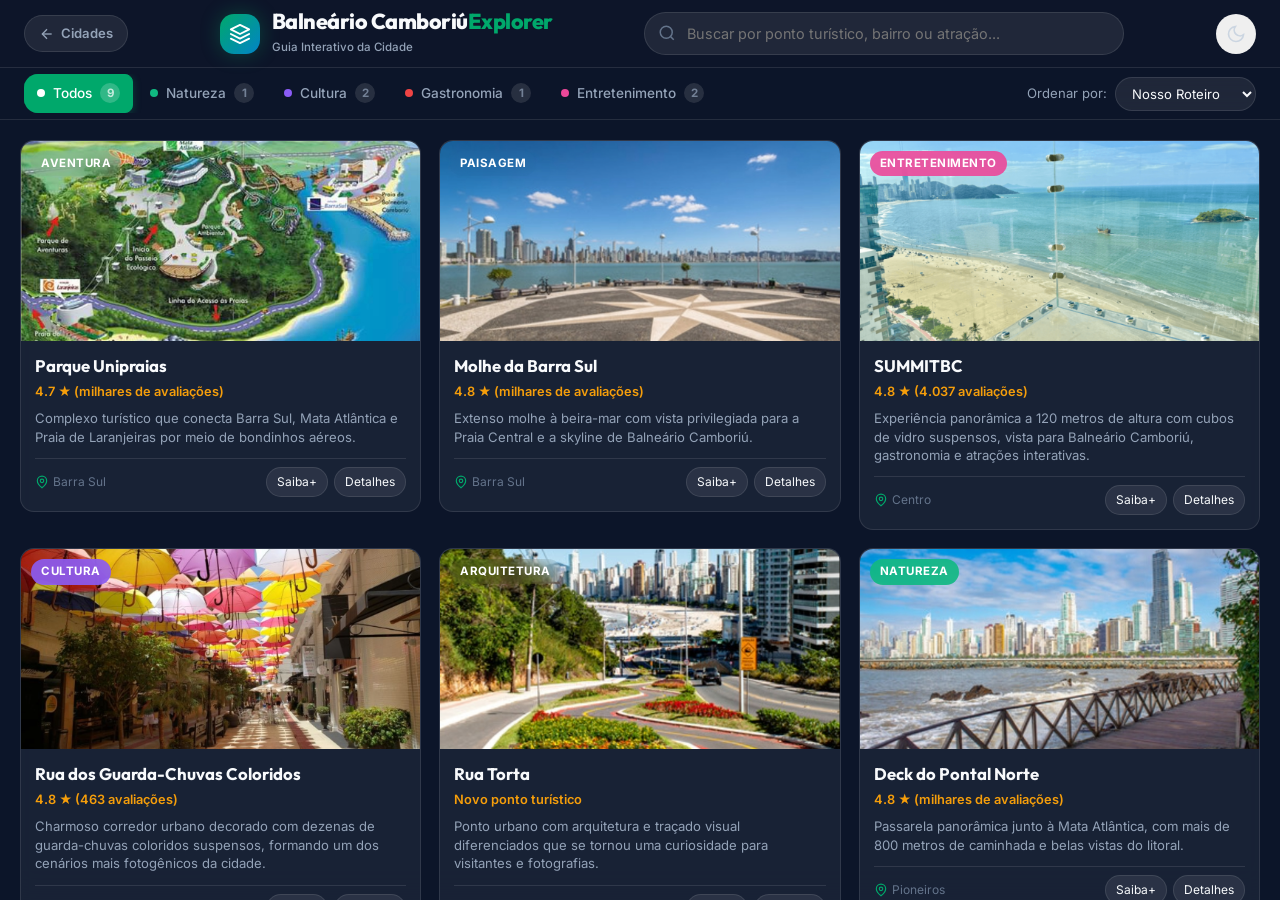
==== balneario_camboriu/index.html @ 8a8435e9 "first commit" ====
<!DOCTYPE html>
<html lang="pt-BR" data-theme="dark">
<head>
  <meta charset="UTF-8">
  <meta name="viewport" content="width=device-width, initial-scale=1.0">
  <title>Balneário Camboriú Explorer | Guia Interativo de Pontos Turísticos</title>
  <meta name="description" content="Explore os principais pontos turísticos de Balneário Camboriú com detalhes completos, links úteis e design moderno.">

  <!-- Google Fonts -->
  <link rel="preconnect" href="https://fonts.googleapis.com">
  <link rel="preconnect" href="https://fonts.gstatic.com" crossorigin>
  <link href="https://fonts.googleapis.com/css2?family=Inter:wght@300;400;500;600;700&family=Outfit:wght@500;600;700;800&display=swap" rel="stylesheet">

  <!-- Custom CSS (shared by every city page) -->
  <link rel="stylesheet" href="../assets/styles.css">
</head>
<body>
  <div id="app" class="app-container">
    <!-- Header Navigation -->
    <header class="app-header">
      <div class="cities-nav" id="citiesNav">
        <a href="../index.html" class="back-home-link" title="Voltar para todas as cidades">
          <svg xmlns="http://www.w3.org/2000/svg" viewBox="0 0 24 24" fill="none" stroke="currentColor" stroke-width="2">
            <line x1="19" y1="12" x2="5" y2="12"></line>
            <polyline points="12 19 5 12 12 5"></polyline>
          </svg>
          <span>Cidades</span>
        </a>

        <!-- Menu hambúrguer "Cidades" (visível só em telas menores) -->
        <div class="cities-menu" id="citiesMenu">
          <button id="citiesMenuBtn" class="cities-menu-btn" type="button" aria-haspopup="true" aria-expanded="false" title="Trocar de cidade">
            <svg class="hamburger-icon" xmlns="http://www.w3.org/2000/svg" viewBox="0 0 24 24" fill="none" stroke="currentColor" stroke-width="2" stroke-linecap="round">
              <line x1="3" y1="6" x2="21" y2="6"></line>
              <line x1="3" y1="12" x2="21" y2="12"></line>
              <line x1="3" y1="18" x2="21" y2="18"></line>
            </svg>
            <span>Cidades</span>
          </button>

          <div class="cities-dropdown" id="citiesDropdown" role="menu">
            <a href="../index.html" class="cities-dropdown-item cities-dropdown-home" role="menuitem">
              <svg xmlns="http://www.w3.org/2000/svg" viewBox="0 0 24 24" fill="none" stroke="currentColor" stroke-width="2">
                <path d="M3 10.5 12 3l9 7.5"/>
                <path d="M5 9.5V21h14V9.5"/>
              </svg>
              <span>Todas as cidades</span>
            </a>
            <a href="../curitiba/index.html" class="cities-dropdown-item" role="menuitem">Curitiba</a>
            <a href="../brusque/index.html" class="cities-dropdown-item" role="menuitem">Brusque</a>
            <span class="cities-dropdown-divider"></span>
            <span class="cities-dropdown-item active" role="menuitem" aria-current="page">Balneário Camboriú</span>
            <a href="../gramado/index.html" class="cities-dropdown-item" role="menuitem">Gramado</a>
            <a href="../canela/index.html" class="cities-dropdown-item" role="menuitem">Canela</a>
            <a href="../florianopolis/index.html" class="cities-dropdown-item" role="menuitem">Florianópolis</a>
          </div>
        </div>
      </div>

      <div class="brand">
        <div class="brand-icon">
          <svg xmlns="http://www.w3.org/2000/svg" viewBox="0 0 24 24" fill="none" stroke="currentColor" stroke-width="2" stroke-linecap="round" stroke-linejoin="round">
            <path d="M12 2L2 7l10 5 10-5-10-5zM2 17l10 5 10-5M2 12l10 5 10-5"/>
          </svg>
        </div>
        <div class="brand-text">
          <h1>Balneário Camboriú<span>Explorer</span></h1>
          <span class="tagline">Guia Interativo da Cidade</span>
        </div>
      </div>

      <!-- Quick Search -->
      <div class="search-box">
        <svg class="search-icon" xmlns="http://www.w3.org/2000/svg" viewBox="0 0 24 24" fill="none" stroke="currentColor" stroke-width="2">
          <circle cx="11" cy="11" r="8"></circle>
          <line x1="21" y1="21" x2="16.65" y2="16.65"></line>
        </svg>
        <input type="text" id="searchInput" placeholder="Buscar por ponto turístico, bairro ou atração..." aria-label="Buscar local">
        <button id="clearSearchBtn" class="clear-search hidden" title="Limpar busca">&times;</button>
      </div>

      <!-- Header Controls -->
      <div class="header-actions">
        <!-- Theme Toggle Switch -->
        <button id="themeToggleBtn" class="btn btn-icon theme-toggle" title="Alternar Modo Escuro/Claro">
          <svg class="sun-icon" xmlns="http://www.w3.org/2000/svg" viewBox="0 0 24 24" fill="none" stroke="currentColor" stroke-width="2">
            <circle cx="12" cy="12" r="5"></circle>
            <line x1="12" y1="1" x2="12" y2="3"></line>
            <line x1="12" y1="21" x2="12" y2="23"></line>
            <line x1="4.22" y1="4.22" x2="5.64" y2="5.64"></line>
            <line x1="18.36" y1="18.36" x2="19.78" y2="19.78"></line>
            <line x1="1" y1="12" x2="3" y2="12"></line>
            <line x1="21" y1="12" x2="23" y2="12"></line>
            <line x1="4.22" y1="19.78" x2="5.64" y2="18.36"></line>
            <line x1="18.36" y1="5.64" x2="19.78" y2="4.22"></line>
          </svg>
          <svg class="moon-icon" xmlns="http://www.w3.org/2000/svg" viewBox="0 0 24 24" fill="none" stroke="currentColor" stroke-width="2">
            <path d="M21 12.79A9 9 0 1 1 11.21 3 7 7 0 0 0 21 12.79z"></path>
          </svg>
        </button>
      </div>
    </header>

    <!-- Filters Bar -->
    <nav class="filter-bar">
      <div class="category-menu" id="categoryMenu">
        <button id="categoryMenuBtn" class="category-menu-btn" type="button" aria-haspopup="true" aria-expanded="false" title="Filtrar por categoria">
          <svg class="hamburger-icon" xmlns="http://www.w3.org/2000/svg" viewBox="0 0 24 24" fill="none" stroke="currentColor" stroke-width="2" stroke-linecap="round">
            <line x1="3" y1="6" x2="21" y2="6"></line>
            <line x1="3" y1="12" x2="21" y2="12"></line>
            <line x1="3" y1="18" x2="21" y2="18"></line>
          </svg>
          <span>Categorias:</span>
          <span id="categoryMenuLabel" class="category-menu-current">Todos</span>
          <svg class="category-menu-caret" xmlns="http://www.w3.org/2000/svg" viewBox="0 0 24 24" fill="none" stroke="currentColor" stroke-width="2" stroke-linecap="round">
            <polyline points="6 9 12 15 18 9"></polyline>
          </svg>
        </button>

        <div class="category-pills" id="categoryFilters" role="menu">
          <!-- Dynamically generated category pills will appear here -->
        </div>
      </div>

      <div class="sorting-controls">
        <label for="sortSelect">Ordenar por:</label>
        <select id="sortSelect" class="custom-select">
          <option value="route">Nosso Roteiro</option>
          <option value="popular">Mais Populares</option>
          <option value="name">Nome (A-Z)</option>
          <option value="category">Categoria</option>
        </select>
      </div>
    </nav>

    <!-- Main Workspace Layout -->
    <main class="main-layout">
      <!-- Sidebar / Cards View -->
      <aside class="sidebar" id="sidebar">
        <!-- Cards List Container -->
        <div class="cards-list" id="spotsList">
          <!-- Dynamically generated spot cards will appear here -->
        </div>
      </aside>

    </main>

    <!-- Location Detail Modal -->
    <div id="detailModal" class="modal-backdrop hidden" aria-hidden="true" role="dialog">
      <div class="modal-card">
        <button id="closeModalBtn" class="modal-close-btn" title="Fechar Modal">&times;</button>

        <div class="modal-hero">
          <img id="modalImage" src="" alt="Foto do Ponto Turístico" loading="lazy">
          <div class="modal-hero-overlay">
            <span id="modalCategory" class="badge-category">Categoria</span>
            <h2 id="modalTitle">Nome do Ponto Turístico</h2>
            <div class="modal-rating" id="modalRating">★★★★★ 4.9 (2.4k avaliações)</div>
          </div>
        </div>

        <div class="modal-body">
          <!-- Info Badges -->
          <div class="info-grid">
            <div class="info-card">
              <svg xmlns="http://www.w3.org/2000/svg" viewBox="0 0 24 24" fill="none" stroke="currentColor" stroke-width="2">
                <circle cx="12" cy="12" r="10"/>
                <polyline points="12 6 12 12 16 14"/>
              </svg>
              <div>
                <strong>Horário</strong>
                <span id="modalHours">Ter a Dom: 06h às 19h30</span>
              </div>
            </div>

            <div class="info-card">
              <svg xmlns="http://www.w3.org/2000/svg" viewBox="0 0 24 24" fill="none" stroke="currentColor" stroke-width="2">
                <path d="M20 10c0 6-8 12-8 12s-8-6-8-12a8 8 0 0 1 16 0z"/>
                <circle cx="12" cy="10" r="3"/>
              </svg>
              <div>
                <strong>Endereço</strong>
                <span id="modalAddress">Av. Prof. Lothário Meissner, s/n - Jardim Botânico</span>
              </div>
            </div>

            <div class="info-card">
              <svg xmlns="http://www.w3.org/2000/svg" viewBox="0 0 24 24" fill="none" stroke="currentColor" stroke-width="2">
                <line x1="12" y1="1" x2="12" y2="23"/>
                <path d="M17 5H9.5a3.5 3.5 0 0 0 0 7h5a3.5 3.5 0 0 1 0 7H6"/>
              </svg>
              <div>
                <strong>Entrada</strong>
                <span id="modalPrice">Gratuita</span>
              </div>
            </div>
          </div>

          <!-- Description Section -->
          <div class="modal-section">
            <h3>Sobre o Local</h3>
            <p id="modalDescription">Descrição detalhada do local...</p>
          </div>

          <!-- Tip Box -->
          <div class="tip-box">
            <div class="tip-header">
              <svg xmlns="http://www.w3.org/2000/svg" viewBox="0 0 24 24" fill="none" stroke="currentColor" stroke-width="2">
                <path d="M8.5 14.5A2.5 2.5 0 0 0 11 12c0-1.38-.5-2-1-3-1.072-2.143-.224-4.054 2-6 .5 2.5 2 4.9 4 6.5 2 1.6 3 3.5 3 5.5a7 7 0 1 1-14 0c0-1.153.433-2.294 1-3a2.5 2.5 0 0 0 2.5 3.5z"/>
              </svg>
              <strong>Dica Imperdível de Visita</strong>
            </div>
            <p id="modalTip">Melhor horário para fotos e curiosidades...</p>
          </div>
        </div>

        <div class="modal-footer">
          <a id="modalExternalMapBtn" href="#" target="_blank" rel="noopener noreferrer" class="btn btn-outline">
            Abrir no Google Maps ↗
          </a>
        </div>
      </div>
    </div>
  </div>

  <!-- This city's data, then the shared application logic -->
  <script src="./data.js"></script>
  <script src="../assets/app.js"></script>
</body>
</html>
---- assets/styles.css ----
/* ==========================================================================
   City Explorer - Shared Design System & Stylesheet
   Glassmorphism, Dark/Light Mode & Micro-interactions
   Used by every city page (Curitiba, Gramado, Canela, ...)
   ========================================================================== */

/* --------------------------------------------------------------------------
   1. CSS Custom Properties / Design Tokens
   -------------------------------------------------------------------------- */
:root {
  /* Fonts */
  --font-body: 'Inter', system-ui, -apple-system, sans-serif;
  --font-heading: 'Outfit', 'Inter', system-ui, sans-serif;

  /* Category Palette */
  --cat-nature: #10b981;
  --cat-culture: #8b5cf6;
  --cat-view: #f59e0b;
  --cat-food: #ef4444;
  --cat-shop: #06b6d4;
  --cat-fun: #ec4899;
  --cat-holiday: #7b7c7d;

  /* Theme Tokens - Default Dark Mode */
  --bg-app: #0b1329;
  --bg-header: rgba(15, 23, 42, 0.75);
  --bg-sidebar: rgba(15, 23, 42, 0.65);
  --bg-card: rgba(30, 41, 59, 0.7);
  --bg-card-hover: rgba(51, 65, 85, 0.85);
  --bg-pill: rgba(255, 255, 255, 0.08);
  --bg-pill-active: #00a86b;
  --bg-modal: rgba(15, 23, 42, 0.85);
  --bg-modal-card: #1e293b;

  --text-primary: #f8fafc;
  --text-secondary: #94a3b8;
  --text-muted: #64748b;
  
  --border-color: rgba(255, 255, 255, 0.1);
  --border-focus: rgba(0, 168, 107, 0.5);

  --accent-green: #00a86b;
  --accent-green-hover: #008f5a;
  --accent-blue: #0284c7;

  --shadow-sm: 0 2px 8px rgba(0, 0, 0, 0.2);
  --shadow-md: 0 8px 24px rgba(0, 0, 0, 0.35);
  --shadow-lg: 0 16px 40px rgba(0, 0, 0, 0.5);
  --shadow-glow: 0 0 20px rgba(0, 168, 107, 0.3);

  --glass-blur: blur(16px);
  --radius-sm: 8px;
  --radius-md: 14px;
  --radius-lg: 20px;
  --radius-pill: 9999px;

  --transition-fast: 0.2s cubic-bezier(0.4, 0, 0.2, 1);
  --transition-normal: 0.3s cubic-bezier(0.4, 0, 0.2, 1);
}

/* Light Theme Override */
[data-theme="light"] {
  --bg-app: #f1f5f9;
  --bg-header: rgba(255, 255, 255, 0.82);
  --bg-sidebar: rgba(248, 250, 252, 0.75);
  --bg-card: rgba(255, 255, 255, 0.9);
  --bg-card-hover: #ffffff;
  --bg-pill: rgba(0, 0, 0, 0.05);
  --bg-pill-active: #00a86b;
  --bg-modal: rgba(15, 23, 42, 0.6);
  --bg-modal-card: #ffffff;

  --text-primary: #0f172a;
  --text-secondary: #475569;
  --text-muted: #94a3b8;

  --border-color: rgba(0, 0, 0, 0.08);
  --border-focus: rgba(0, 168, 107, 0.5);

  --shadow-sm: 0 2px 8px rgba(0, 0, 0, 0.05);
  --shadow-md: 0 8px 24px rgba(0, 0, 0, 0.08);
  --shadow-lg: 0 16px 40px rgba(0, 0, 0, 0.12);
}

/* --------------------------------------------------------------------------
   2. Reset & General Styles
   -------------------------------------------------------------------------- */
* {
  margin: 0;
  padding: 0;
  box-sizing: border-box;
}

/* Form controls don't inherit page typography by default in any browser —
   without this, every <button> on the site renders in the browser's UI
   font (e.g. Arial) instead of the site's font, and can end up a different
   size than a visually-identical <a> styled the same way. */
button,
input,
select,
textarea {
  font: inherit;
}

body {
  font-family: var(--font-body);
  background-color: var(--bg-app);
  color: var(--text-primary);
  line-height: 1.5;
  overflow: hidden;
  height: 100vh;
  width: 100vw;
}

/* Custom Scrollbar */
::-webkit-scrollbar {
  width: 6px;
  height: 6px;
}
::-webkit-scrollbar-track {
  background: transparent;
}
::-webkit-scrollbar-thumb {
  background: rgba(148, 163, 184, 0.3);
  border-radius: var(--radius-pill);
}
::-webkit-scrollbar-thumb:hover {
  background: rgba(148, 163, 184, 0.5);
}

/* App Container Layout */
.app-container {
  display: flex;
  flex-direction: column;
  height: 100vh;
  width: 100vw;
}

/* --------------------------------------------------------------------------
   3. Header Navigation
   -------------------------------------------------------------------------- */
.app-header {
  height: 68px;
  background-color: var(--bg-header);
  backdrop-filter: var(--glass-blur);
  -webkit-backdrop-filter: var(--glass-blur);
  border-bottom: 1px solid var(--border-color);
  display: flex;
  align-items: center;
  justify-content: space-between;
  padding: 0 24px;
  z-index: 1000;
  gap: 20px;
}

.brand {
  display: flex;
  align-items: center;
  gap: 12px;
}

/* Wraps the desktop back-link and the mobile "Cidades" hamburger menu */
.cities-nav {
  display: flex;
  align-items: center;
  flex-shrink: 0;
}

/* Back-to-home link shown in the header of every city page */
.back-home-link {
  display: flex;
  align-items: center;
  gap: 6px;
  padding: 8px 14px;
  border-radius: var(--radius-pill);
  border: 1px solid var(--border-color);
  background: var(--bg-pill);
  color: var(--text-secondary);
  font-size: 0.82rem;
  font-weight: 600;
  text-decoration: none;
  white-space: nowrap;
  transition: var(--transition-fast);
  flex-shrink: 0;
}
.back-home-link:hover {
  background: var(--accent-green);
  color: #ffffff;
  border-color: var(--accent-green);
}
.back-home-link svg {
  width: 16px;
  height: 16px;
}

.brand-icon {
  width: 40px;
  height: 40px;
  background: linear-gradient(135deg, var(--accent-green), #0284c7);
  border-radius: var(--radius-md);
  display: flex;
  align-items: center;
  justify-content: center;
  color: #ffffff;
  box-shadow: var(--shadow-glow);
}
.brand-icon svg {
  width: 22px;
  height: 22px;
}

.brand-text h1 {
  font-family: var(--font-heading);
  font-size: 1.35rem;
  font-weight: 800;
  letter-spacing: -0.5px;
  color: var(--text-primary);
  line-height: 1.1;
}
.brand-text h1 span {
  color: var(--accent-green);
}
.brand-text .tagline {
  font-size: 0.72rem;
  color: var(--text-secondary);
  font-weight: 500;
}

/* Search Box */
.search-box {
  flex: 1;
  max-width: 480px;
  min-width: 0;
  position: relative;
  display: flex;
  align-items: center;
}

.search-icon {
  position: absolute;
  left: 14px;
  width: 18px;
  height: 18px;
  color: var(--text-muted);
  pointer-events: none;
}

.search-box input {
  width: 100%;
  padding: 10px 40px 10px 42px;
  background: var(--bg-pill);
  border: 1px solid var(--border-color);
  border-radius: var(--radius-pill);
  color: var(--text-primary);
  font-size: 0.9rem;
  outline: none;
  transition: var(--transition-fast);
}

.search-box input:focus {
  border-color: var(--accent-green);
  box-shadow: 0 0 0 3px rgba(0, 168, 107, 0.2);
  background: var(--bg-card);
}

.clear-search {
  position: absolute;
  right: 12px;
  background: none;
  border: none;
  color: var(--text-muted);
  font-size: 1.2rem;
  cursor: pointer;
  padding: 4px;
}
.clear-search:hover {
  color: var(--text-primary);
}

/* Header Actions */
.header-actions {
  display: flex;
  align-items: center;
  gap: 12px;
}

/* Buttons */
.btn {
  display: inline-flex;
  align-items: center;
  justify-content: center;
  gap: 8px;
  padding: 9px 18px;
  font-size: 0.88rem;
  font-weight: 600;
  border-radius: var(--radius-pill);
  border: none;
  cursor: pointer;
  transition: var(--transition-fast);
  text-decoration: none;
}

.btn-primary {
  background: linear-gradient(135deg, var(--accent-green), #008f5a);
  color: #ffffff;
  box-shadow: 0 4px 12px rgba(0, 168, 107, 0.3);
}
.btn-primary:hover {
  transform: translateY(-1px);
  box-shadow: 0 6px 16px rgba(0, 168, 107, 0.45);
}

.btn-secondary {
  background: var(--bg-pill);
  color: var(--text-primary);
  border: 1px solid var(--border-color);
}
.btn-secondary:hover {
  background: var(--bg-card-hover);
  border-color: var(--accent-green);
}

.btn-outline {
  background: transparent;
  border: 1px solid var(--border-color);
  color: var(--text-primary);
}
.btn-outline:hover {
  background: var(--bg-pill);
}

.btn-danger-outline {
  background: transparent;
  border: 1px solid rgba(239, 68, 68, 0.3);
  color: #ef4444;
}
.btn-danger-outline:hover {
  background: rgba(239, 68, 68, 0.1);
}

.btn-icon {
  width: 40px;
  height: 40px;
  padding: 0;
  border-radius: 50%;
}

.btn-icon-sm {
  width: 28px;
  height: 28px;
  background: none;
  border: none;
  color: var(--text-muted);
  font-size: 1.2rem;
  cursor: pointer;
  border-radius: 50%;
  display: flex;
  align-items: center;
  justify-content: center;
}
.btn-icon-sm:hover {
  background: var(--bg-pill);
  color: var(--text-primary);
}

.btn-block {
  width: 100%;
}

/* Theme Switcher Icons */
.theme-toggle .sun-icon {
  display: none;
  width: 20px;
  height: 20px;
  color: #f59e0b;
}
.theme-toggle .moon-icon {
  display: block;
  width: 20px;
  height: 20px;
  color: #cbd5e1;
}
[data-theme="light"] .theme-toggle .sun-icon {
  display: block;
}
[data-theme="light"] .theme-toggle .moon-icon {
  display: none;
}

/* --------------------------------------------------------------------------
   4. Filter Bar & Sorting
   -------------------------------------------------------------------------- */
.filter-bar {
  height: 52px;
  background-color: var(--bg-sidebar);
  backdrop-filter: var(--glass-blur);
  border-bottom: 1px solid var(--border-color);
  display: flex;
  align-items: center;
  justify-content: space-between;
  padding: 0 24px;
  z-index: 900;
  overflow: visible;
}

/* Hamburger Category Menu (dropdown that groups all category pills) */
.category-menu {
  position: relative;
}

.category-menu-btn {
  display: inline-flex;
  align-items: center;
  gap: 9px;
  padding: 7px 14px 7px 12px;
  border-radius: var(--radius-pill);
  background: var(--bg-pill);
  border: 1px solid var(--border-color);
  color: var(--text-primary);
  font-size: 0.84rem;
  font-weight: 600;
  cursor: pointer;
  transition: var(--transition-fast);
  white-space: nowrap;
}
.category-menu-btn:hover {
  background: var(--bg-card-hover);
  border-color: var(--accent-green);
}
.category-menu-btn .hamburger-icon {
  width: 18px;
  height: 18px;
  flex-shrink: 0;
}
.category-menu-current {
  color: var(--accent-green);
  font-weight: 700;
}
.category-menu-caret {
  width: 14px;
  height: 14px;
  margin-left: -2px;
  transition: transform var(--transition-fast);
}
.category-menu.open .category-menu-btn {
  background: var(--bg-card-hover);
  border-color: var(--accent-green);
}
.category-menu.open .category-menu-caret {
  transform: rotate(180deg);
}

.category-pills {
  position: absolute;
  top: calc(100% + 10px);
  left: 0;
  display: flex;
  flex-direction: column;
  align-items: stretch;
  gap: 4px;
  min-width: 230px;
  max-height: 65vh;
  overflow-y: auto;
  background: var(--bg-card);
  border: 1px solid var(--border-color);
  border-radius: var(--radius-md);
  padding: 8px;
  box-shadow: 0 16px 40px rgba(0, 0, 0, 0.35);
  z-index: 950;
  opacity: 0;
  visibility: hidden;
  transform: translateY(-6px);
  transition: var(--transition-fast);
}

.category-menu.open .category-pills {
  opacity: 1;
  visibility: visible;
  transform: translateY(0);
}

/* Cidades: menu hambúrguer para trocar de cidade (visível só em telas menores;
   ver breakpoint 768px mais abaixo, onde substitui o .back-home-link) */
.cities-menu {
  display: none;
  position: relative;
}

.cities-menu-btn {
  display: inline-flex;
  align-items: center;
  gap: 6px;
  padding: 8px 12px;
  border-radius: var(--radius-pill);
  border: 1px solid var(--border-color);
  background: var(--bg-pill);
  color: var(--text-secondary);
  font-size: 0.82rem;
  font-weight: 600;
  cursor: pointer;
  transition: var(--transition-fast);
  white-space: nowrap;
}
.cities-menu-btn:hover {
  background: var(--bg-card-hover);
  border-color: var(--accent-green);
}
.cities-menu-btn .hamburger-icon {
  width: 16px;
  height: 16px;
  flex-shrink: 0;
}
.cities-menu.open .cities-menu-btn {
  background: var(--bg-card-hover);
  border-color: var(--accent-green);
  color: var(--text-primary);
}

.cities-dropdown {
  position: absolute;
  top: calc(100% + 10px);
  left: 0;
  display: flex;
  flex-direction: column;
  gap: 4px;
  min-width: 190px;
  background: var(--bg-card);
  border: 1px solid var(--border-color);
  border-radius: var(--radius-md);
  padding: 8px;
  box-shadow: 0 16px 40px rgba(0, 0, 0, 0.35);
  z-index: 1050;
  opacity: 0;
  visibility: hidden;
  transform: translateY(-6px);
  transition: var(--transition-fast);
}
.cities-menu.open .cities-dropdown {
  opacity: 1;
  visibility: visible;
  transform: translateY(0);
}

.cities-dropdown-item {
  display: flex;
  align-items: center;
  gap: 8px;
  padding: 8px 12px;
  border-radius: var(--radius-sm);
  color: var(--text-secondary);
  font-size: 0.85rem;
  font-weight: 500;
  text-decoration: none;
  white-space: nowrap;
  transition: var(--transition-fast);
}
.cities-dropdown-item svg {
  width: 16px;
  height: 16px;
  flex-shrink: 0;
}
a.cities-dropdown-item:hover {
  background: var(--bg-card-hover);
  color: var(--text-primary);
}
.cities-dropdown-item.active {
  background: var(--accent-green);
  color: #ffffff;
  cursor: default;
}
.cities-dropdown-divider {
  height: 1px;
  background: var(--border-color);
  margin: 4px 2px;
}

.pill {
  display: flex;
  align-items: center;
  gap: 8px;
  width: 100%;
  padding: 8px 12px;
  border-radius: var(--radius-sm);
  background: transparent;
  border: 1px solid transparent;
  color: var(--text-secondary);
  font-size: 0.85rem;
  font-weight: 500;
  cursor: pointer;
  transition: var(--transition-fast);
  white-space: nowrap;
  text-align: left;
}

.pill:hover {
  background: var(--bg-card-hover);
  color: var(--text-primary);
}

.pill.active {
  background: var(--accent-green);
  color: #ffffff;
  border-color: var(--accent-green);
  box-shadow: 0 2px 8px rgba(0, 168, 107, 0.3);
}

.pill-dot {
  width: 8px;
  height: 8px;
  border-radius: 50%;
}
.all-dot { background: #94a3b8; }
.nature-dot { background: var(--cat-nature); }
.culture-dot { background: var(--cat-culture); }
.view-dot { background: var(--cat-view); }
.food-dot { background: var(--cat-food); }
.shop-dot { background: var(--cat-shop); }
.fun-dot { background: var(--cat-fun); }
.holiday-dot { background: var(--cat-holiday); }

.pill.active .pill-dot {
  background: #ffffff;
}



.pill-count {
  width: 20px;
  height: 20px;
  font-size: 0.72rem;
  font-weight: bold;
  opacity: 0.77;
  background: rgba(255, 255, 255, 0.15);
  padding: 1px 1px;
  border-radius: 50%;
  margin-left: auto;
  flex-shrink: 0;
  display: flex;
  align-items: center;
  justify-content: center;
}
.pill.active .pill-count {
  background: rgba(255, 255, 255, 0.25);
}

.sorting-controls {
  display: flex;
  align-items: center;
  gap: 8px;
  font-size: 0.82rem;
  color: var(--text-secondary);
}

.custom-select {
  background: var(--bg-pill);
  border: 1px solid var(--border-color);
  color: var(--text-primary);
  padding: 7px 12px;
  border-radius: 25px 25px;
  font-size: 0.82rem;
  outline: none;
  cursor: pointer;
}

/* --------------------------------------------------------------------------
   5. Main Layout (Sidebar)
   -------------------------------------------------------------------------- */
.main-layout {
  flex: 1;
  display: flex;
  position: relative;
  overflow: hidden;
}

/* Sidebar */
.sidebar {
  width: 100%;
  background: var(--bg-sidebar);
  backdrop-filter: var(--glass-blur);
  -webkit-backdrop-filter: var(--glass-blur);
  display: flex;
  flex-direction: column;
  position: relative;
  z-index: 800;
  transition: var(--transition-normal);
}

/* Cards List */
.cards-list {
  flex: 1;
  overflow-y: auto;
  padding: 20px;
  display: grid;
  grid-template-columns: repeat(auto-fill, minmax(300px, 1fr));
  grid-auto-rows: max-content;
  align-content: start;
  align-items: start;
  gap: 18px;
}

/* Spot Card */
.spot-card {
  background: var(--bg-card);
  border: 1px solid var(--border-color);
  border-radius: var(--radius-md);
  overflow: hidden;
  transition: var(--transition-fast);
  cursor: pointer;
  display: flex;
  flex-direction: column;
  flex-shrink: 0;
  position: relative;
}

.spot-card:hover {
  background: var(--bg-card-hover);
  transform: translateY(-3px);
  border-color: rgba(0, 168, 107, 0.4);
  box-shadow: var(--shadow-md);
}

.card-media {
  height: 200px;
  position: relative;
  overflow: hidden;
  background: #1e293b;
}

.card-media img {
  width: 100%;
  height: 100%;
  object-fit: cover;
  transition: transform 0.5s ease;
}

.spot-card:hover .card-media img {
  transform: scale(1.06);
}

.card-badge-category {
  position: absolute;
  top: 10px;
  left: 10px;
  padding: 4px 10px;
  border-radius: var(--radius-pill);
  font-size: 0.72rem;
  font-weight: 700;
  color: #ffffff;
  backdrop-filter: blur(8px);
  text-transform: uppercase;
  letter-spacing: 0.5px;
}

.card-badge-category.nature { background: rgba(16, 185, 129, 0.9); }
.card-badge-category.culture { background: rgba(139, 92, 246, 0.9); }
.card-badge-category.view { background: rgba(245, 158, 11, 0.9); }
.card-badge-category.food { background: rgba(239, 68, 68, 0.9); }
.card-badge-category.shop { background: rgba(6, 182, 212, 0.9); }
.card-badge-category.fun { background: rgba(236, 72, 153, 0.9); }
.card-badge-category.holiday { background: transparent; }

.card-content {
  padding: 14px;
  display: flex;
  flex-direction: column;
  gap: 8px;
  min-width: 0;
}

.card-title-row {
  display: flex;
  align-items: flex-start;
  justify-content: space-between;
  flex-wrap: wrap;
  gap: 6px 10px;
}

.card-title {
  width: 100%;
  font-family: var(--font-heading);
  font-size: 1.05rem;
  font-weight: 700;
  line-height: 1.25;
  color: var(--text-primary);
}

.card-rating {
  font-size: 0.8rem;
  color: #f59e0b;
  font-weight: 600;
  display: flex;
  align-items: center;
  gap: 3px;
  white-space: nowrap;
}

.card-summary {
  font-size: 0.82rem;
  color: var(--text-secondary);
  display: -webkit-box;
  -webkit-line-clamp: 3;
  -webkit-box-orient: vertical;
  overflow: hidden;
  line-height: 1.4;
}

.card-footer {
  display: flex;
  align-items: center;
  justify-content: space-between;
  padding-top: 8px;
  border-top: 1px solid var(--border-color);
  margin-top: 4px;
}

.card-address {
  font-size: 0.75rem;
  color: var(--text-muted);
  display: flex;
  align-items: center;
  gap: 4px;
}
.card-address svg {
  width: 14px;
  height: 14px;
  color: var(--accent-green);
}

.card-actions {
  display: flex;
  align-items: center;
  gap: 6px;
}

.btn-card-action {
  padding: 5px 10px;
  font-size: 0.75rem;
  border-radius: var(--radius-pill);
  border: 1px solid var(--border-color);
  background: var(--bg-pill);
  color: var(--text-primary);
  text-decoration: none;
  cursor: pointer;
  transition: var(--transition-fast);
}

.btn-card-action:hover {
  background: var(--accent-green);
  color: #ffffff;
  border-color: var(--accent-green);
}

/* --------------------------------------------------------------------------
   6. Empty State (no search results)
   -------------------------------------------------------------------------- */
.empty-state {
  display: flex;
  flex-direction: column;
  align-items: center;
  justify-content: center;
  text-align: center;
  height: 100%;
  padding: 60px 20px;
  color: var(--text-muted);
  gap: 10px;
  grid-column: 1 / -1;
}
.empty-state svg {
  width: 48px;
  height: 48px;
  opacity: 0.4;
}

/* --------------------------------------------------------------------------
   7. Detail Modal
   -------------------------------------------------------------------------- */
.modal-backdrop {
  position: fixed;
  inset: 0;
  background: var(--bg-modal);
  backdrop-filter: blur(8px);
  z-index: 2000;
  display: flex;
  align-items: center;
  justify-content: center;
  padding: 20px;
  animation: fadeIn 0.25s ease;
}

@keyframes fadeIn {
  from { opacity: 0; }
  to { opacity: 1; }
}

.modal-card {
  background: var(--bg-modal-card);
  border: 1px solid var(--border-color);
  border-radius: var(--radius-lg);
  width: 100%;
  max-width: 640px;
  max-height: 90vh;
  overflow-y: auto;
  position: relative;
  box-shadow: var(--shadow-lg);
  animation: scaleUp 0.25s ease;
}

@keyframes scaleUp {
  from { transform: scale(0.95); opacity: 0; }
  to { transform: scale(1); opacity: 1; }
}

.modal-close-btn {
  position: absolute;
  top: 14px;
  right: 14px;
  width: 34px;
  height: 34px;
  border-radius: 50%;
  background: rgba(0, 0, 0, 0.5);
  backdrop-filter: blur(4px);
  border: 1px solid rgba(255, 255, 255, 0.2);
  color: #ffffff;
  font-size: 1.2rem;
  cursor: pointer;
  z-index: 10;
  display: flex;
  align-items: center;
  justify-content: center;
}
.modal-close-btn:hover {
  background: rgba(0, 0, 0, 0.8);
}

.modal-hero {
  height: 260px;
  position: relative;
  background: #0f172a;
}
.modal-hero img {
  width: 100%;
  height: 100%;
  object-fit:cover;
}
.modal-hero-overlay {
  position: absolute;
  inset: 0;
  background: linear-gradient(to top, rgba(0,0,0,0.85) 0%, rgba(0,0,0,0.1) 60%);
  display: flex;
  flex-direction: column;
  justify-content: flex-end;
  padding: 20px 24px;
}

.badge-category {
  display: inline-block;
  padding: 4px 12px;
  border-radius: var(--radius-pill);
  font-size: 0.75rem;
  font-weight: 700;
  color: #ffffff;
  background: var(--accent-green);
  text-transform: uppercase;
  margin-bottom: 6px;
  align-self: flex-start;
}

.modal-hero-overlay h2 {
  font-family: var(--font-heading);
  font-size: 1.6rem;
  font-weight: 800;
  color: #ffffff;
  line-height: 1.2;
}

.modal-rating {
  font-size: 0.85rem;
  color: #f59e0b;
  margin-top: 4px;
}

.modal-body {
  padding: 24px;
  display: flex;
  flex-direction: column;
  gap: 20px;
}

.info-grid {
  display: grid;
  grid-template-columns: repeat(auto-fit, minmax(170px, 1fr));
  gap: 12px;
}

.info-card {
  background: var(--bg-pill);
  border: 1px solid var(--border-color);
  padding: 12px;
  border-radius: var(--radius-sm);
  display: flex;
  align-items: flex-start;
  gap: 10px;
}
.info-card svg {
  width: 20px;
  height: 20px;
  color: var(--accent-green);
  flex-shrink: 0;
}
.info-card div {
  display: flex;
  flex-direction: column;
  font-size: 0.8rem;
}
.info-card strong {
  font-size: 0.75rem;
  color: var(--text-muted);
  text-transform: uppercase;
}

.modal-section h3 {
  font-family: var(--font-heading);
  font-size: 1.05rem;
  margin-bottom: 8px;
}

.modal-section p {
  font-size: 0.9rem;
  color: var(--text-secondary);
  line-height: 1.6;
}

.tip-box {
  background: rgba(0, 168, 107, 0.08);
  border: 1px solid rgba(0, 168, 107, 0.3);
  border-radius: var(--radius-sm);
  padding: 14px 16px;

}
.tip-header {
  display: flex;
  align-items: center;
  gap: 8px;
  color: var(--accent-green);
  font-size: 0.88rem;
  margin-bottom: 6px;
}
.tip-header svg {
  width: 18px;
  height: 18px;
}
.tip-box p {
  font-size: 0.85rem;
  color: var(--text-secondary);
}

.modal-footer {
  padding: 16px 24px 24px;
  display: flex;
  gap: 12px;
}

.modal-footer button,
.modal-footer a {
  flex: 1;
}

.hidden {
  display: none !important;
}

/* --------------------------------------------------------------------------
   10. Responsiveness & Adaptive Layouts (Mobile, Tablet, Desktop)
   -------------------------------------------------------------------------- */

/* Base Viewport & Touch Optimization */
body {
  height: 100vh;
  height: 100dvh;
}
.app-container {
  height: 100vh;
  height: 100dvh;
}

.category-pills {
  -webkit-overflow-scrolling: touch;
  scrollbar-width: thin;
}

/* Categorias: o hambúrguer é comportamento apenas de telas menores.
   Em telas maiores que 768px as categorias ficam sempre visíveis, em linha. */
@media (min-width: 769px) {
  .category-menu-btn {
    display: none;
  }
  .category-pills {
    position: static;
    display: flex;
    flex-direction: row;
    flex-wrap: nowrap;
    align-items: center;
    min-width: 0;
    max-height: none;
    overflow-x: auto;
    overflow-y: visible;
    opacity: 1;
    visibility: visible;
    transform: none;
    background: transparent;
    border: none;
    box-shadow: none;
    padding: 0;
  }
}

/* Laptops & Mid-size Desktops (992px to 1200px) */
@media (max-width: 992px) {
  .search-box {
    max-width: 300px;
  }
  .brand-text .tagline {
    display: none;
  }
  .back-home-link span {
    display: none;
  }
  .back-home-link {
    padding: 8px;
  }
}

/* Tablets & Mobile Devices (< 768px) */
@media (max-width: 768px) {
  .app-header {
    height: 60px;
    padding: 0 12px;
    gap: 10px;
  }

  .brand-icon {
    width: 34px;
    height: 34px;
    border-radius: var(--radius-sm);
  }
  .brand-icon svg {
    width: 18px;
    height: 18px;
  }

  .brand-text h1 {
    font-size: 1.15rem;
  }

  .search-box {
    flex: 1;
    max-width: none;
  }
  .search-box input {
    padding: 8px 32px 8px 36px;
    font-size: 0.82rem;
  }
  .search-icon {
    left: 10px;
    width: 16px;
    height: 16px;
  }

  .header-actions {
    gap: 6px;
  }

  .btn {
    padding: 7px 12px;
    font-size: 0.8rem;
  }

  /* "Cidades": abaixo de 768px vira menu hambúrguer com lista de cidades,
     no lugar do link de texto "← Cidades" usado em telas maiores. */
  .back-home-link {
    display: none;
  }
  .cities-menu {
    display: inline-flex;
  }
  .cities-menu-btn span {
    display: none;
  }

  .filter-bar {
    height: 48px;
    padding: 0 12px;
    gap: 12px;
  }

  .category-menu-btn span:not(.category-menu-current) {
    display: none;
  }
  .category-menu-btn {


    padding: 7px 10px;
  }
  .category-pills {
    left: 0;
    right: auto;
    min-width: 200px;
  }

  .sorting-controls label {
    display: none;
  }


  .main-layout {
    flex-direction: column;
    height: calc(100dvh - 108px);
  }

  .sidebar {
    width: 100%;
    height: 100%;
    border-top: 1px solid var(--border-color);
  }

  .cards-list {
    grid-template-columns: 1fr;
  }

  /* Modal Bottom Sheet on Mobile */
  .modal-backdrop {
    padding: 0;
    align-items: flex-end;
  }

  .modal-card {
    max-height: 88dvh;
    border-bottom-left-radius: 0;
    border-bottom-right-radius: 0;
    border-top-left-radius: var(--radius-lg);
    border-top-right-radius: var(--radius-lg);
  }

  .modal-hero {
    height: 200px;
  }

  .modal-hero-overlay h2 {
    font-size: 1.3rem;
  }

  .modal-body {
    padding: 16px;
    gap: 16px;
  }

  .info-grid {
    grid-template-columns: 1fr;
  }

  .modal-footer {
    padding: 12px 16px 20px;
    flex-direction: column;
  }

  .card-media {
    height: 300px;
  }

}

/* Small Phones (< 480px) */
@media (max-width: 480px) {
  .brand-text h1 {
    width: 90px;
    font-size: 1rem;
    text-align: center;
    
  }
  .brand-text h1 span {
    display: none;
  }

  .cards-list {
    padding: 12px;
    gap: 14px;
  }

  .card-media {
    height: 200px;
  }

  .card-content {
    padding: 14px;
    gap: 8px;
  }

  .card-title {
    font-size: 1rem;
  }

  /*.card-summary {
    -webkit-line-clamp: 2;
  }*/

  .card-footer {
    align-items: center;
    gap: 10px;
  }

  .card-actions {
    width: 100%;
    justify-content: flex-end;
  }

 .card-address {
    width: 100%;
  }
  .brand-icon {
    display: none;
  }

  .btn-icon {
  width: 32px;
  height: 32px;
  padding: 0;
  border-radius: 50%;
}






}
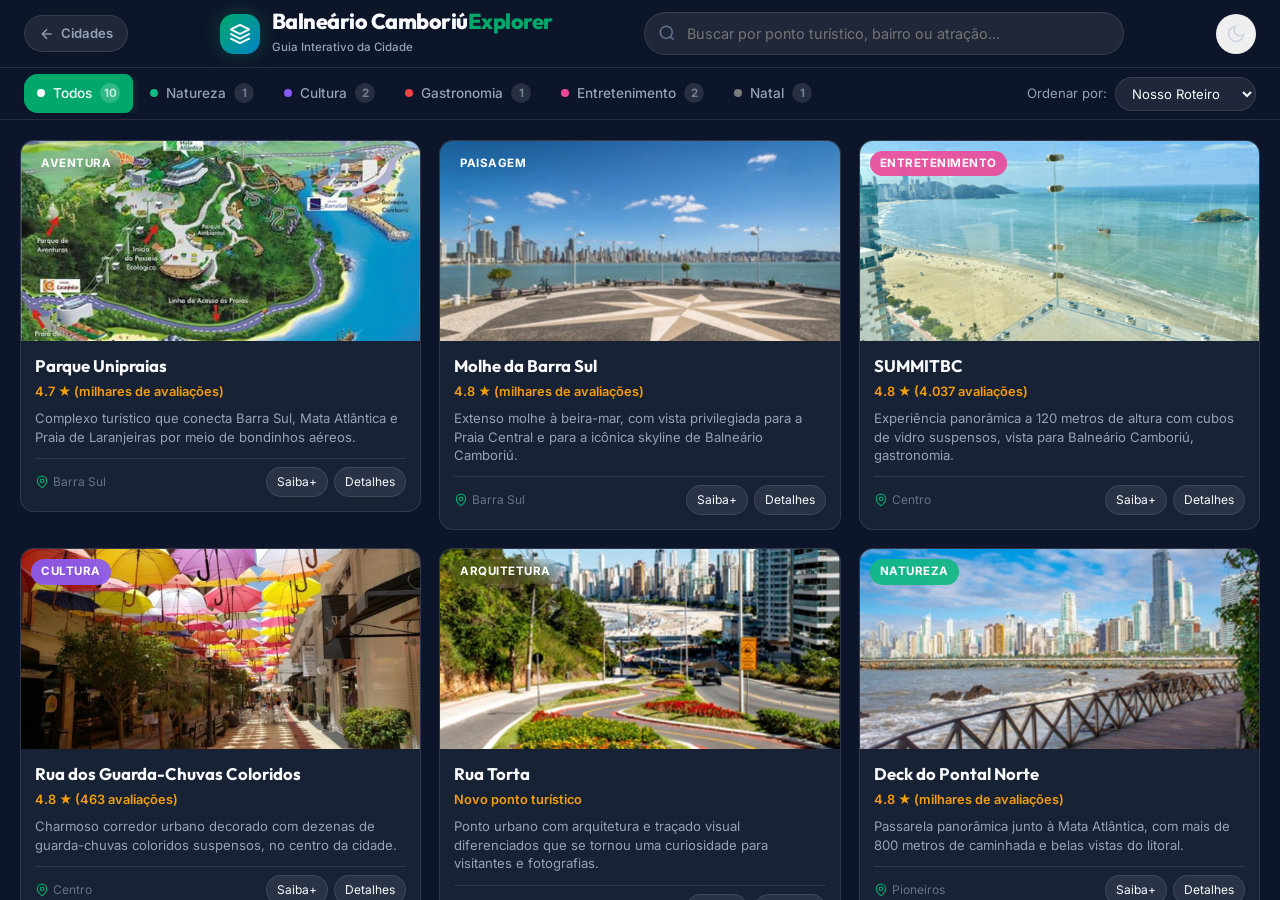
==== commit a633689a: "Apenas inclusão de novos pontos de interesse." ====
--- a/balneario_camboriu/index.html
+++ b/balneario_camboriu/index.html
@@ -4,7 +4,7 @@
   <meta charset="UTF-8">
   <meta name="viewport" content="width=device-width, initial-scale=1.0">
   <title>Balneário Camboriú Explorer | Guia Interativo de Pontos Turísticos</title>
-  <meta name="description" content="Explore os principais pontos turísticos de Balneário Camboriú com detalhes completos, links úteis e design moderno.">
+  <meta name="description" content="Explore os principais pontos turísticos de Balneário Camboriú SC com detalhes completos, links úteis e design moderno.">
 
   <!-- Google Fonts -->
   <link rel="preconnect" href="https://fonts.googleapis.com">
@@ -50,8 +50,10 @@
             <a href="../brusque/index.html" class="cities-dropdown-item" role="menuitem">Brusque</a>
             <span class="cities-dropdown-divider"></span>
             <span class="cities-dropdown-item active" role="menuitem" aria-current="page">Balneário Camboriú</span>
+            <a href="../trajeto_ida/index.html" class="cities-dropdown-item" role="menuitem">Viagem Gramado Ida</a>
             <a href="../gramado/index.html" class="cities-dropdown-item" role="menuitem">Gramado</a>
             <a href="../canela/index.html" class="cities-dropdown-item" role="menuitem">Canela</a>
+            <a href="../trajeto_volta/index.html" class="cities-dropdown-item" role="menuitem">Viagem Gramado Retorno</a>
             <a href="../florianopolis/index.html" class="cities-dropdown-item" role="menuitem">Florianópolis</a>
           </div>
         </div>
--- a/assets/styles.css
+++ b/assets/styles.css
@@ -224,6 +224,19 @@
   font-size: 0.72rem;
   color: var(--text-secondary);
   font-weight: 500;
+}
+
+  .brand-text-2 h1 {
+    width: 90px;
+    font-family: var(--font-heading);
+    font-size: 1rem;
+    font-weight: 800;
+    letter-spacing: -0.5px;
+    color: var(--text-primary);
+    line-height: 1.1;
+}
+  .brand-text-2 h1 span {
+    color: var(--accent-green);
 }
 
 /* Search Box */
@@ -1281,6 +1294,14 @@
     display: none;
   }
 
+  .brand-text2 h1 {
+    width: 90px;
+    font-size: 1rem;
+}
+.brand-text2 h1 span {
+  color: var(--accent-green);
+}
+
   .cards-list {
     padding: 12px;
     gap: 14px;
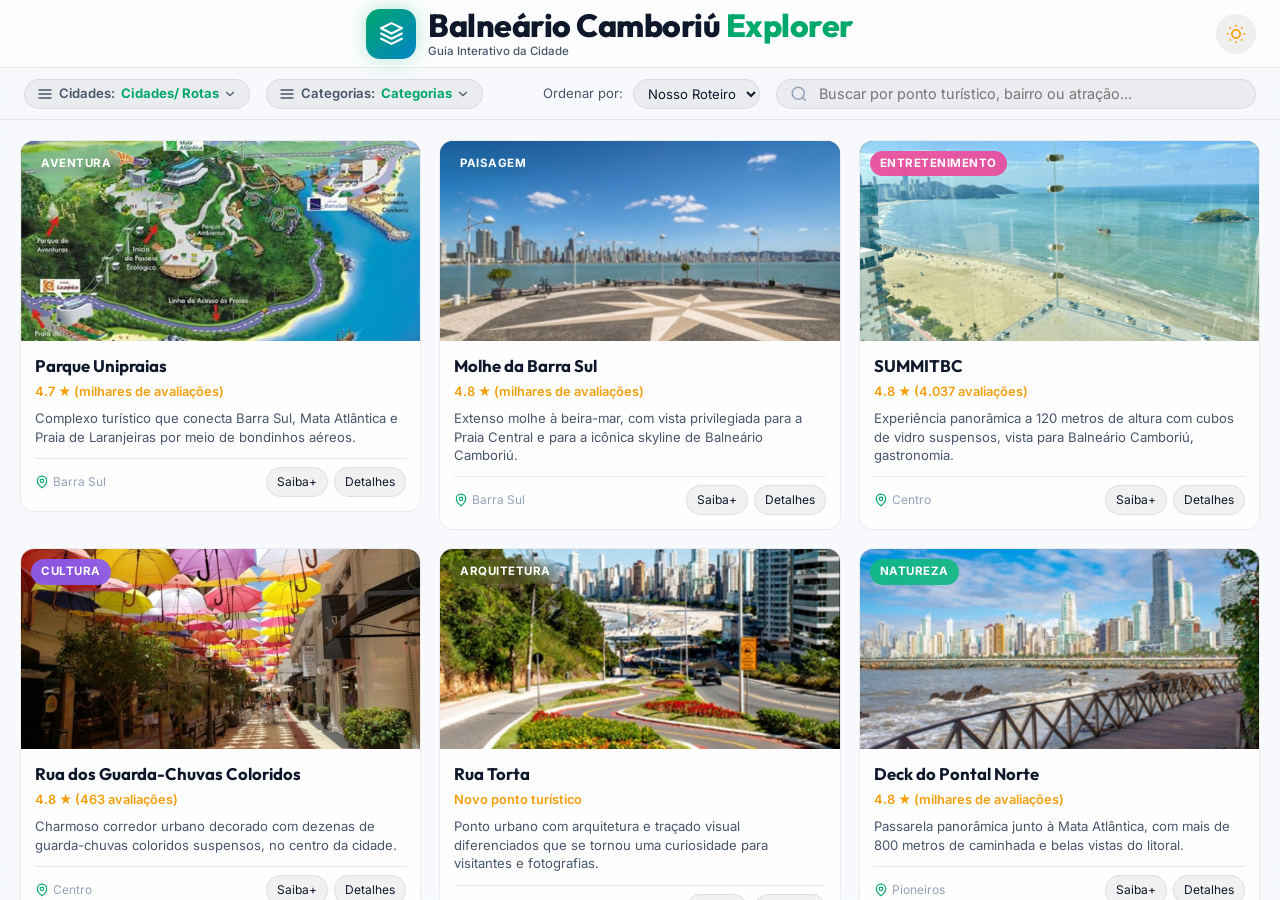
==== commit d951384d: "Fixado o tema claro/ escuro quando a mudança de página." ====
--- a/balneario_camboriu/index.html
+++ b/balneario_camboriu/index.html
@@ -1,7 +1,23 @@
 <!DOCTYPE html>
-<html lang="pt-BR" data-theme="dark">
+<html lang="pt-BR" data-theme="light">
 <head>
   <meta charset="UTF-8">
+  <script>
+    // Aplica o tema salvo (claro/escuro) antes da primeira renderização,
+    // para manter a escolha do usuário em todas as páginas do site e
+    // evitar um "flash" com o tema errado ao navegar entre cidades.
+    (function () {
+      try {
+        var savedTheme = localStorage.getItem('theme');
+        if (savedTheme) {
+          document.documentElement.setAttribute('data-theme', savedTheme);
+        }
+      } catch (err) {
+        /* localStorage indisponível (modo privado, etc.) — segue com o
+           tema padrão definido no próprio HTML. */
+      }
+    })();
+  </script>
   <meta name="viewport" content="width=device-width, initial-scale=1.0">
   <title>Balneário Camboriú Explorer | Guia Interativo de Pontos Turísticos</title>
   <meta name="description" content="Explore os principais pontos turísticos de Balneário Camboriú SC com detalhes completos, links úteis e design moderno.">
@@ -27,36 +43,6 @@
           <span>Cidades</span>
         </a>
 
-        <!-- Menu hambúrguer "Cidades" (visível só em telas menores) -->
-        <div class="cities-menu" id="citiesMenu">
-          <button id="citiesMenuBtn" class="cities-menu-btn" type="button" aria-haspopup="true" aria-expanded="false" title="Trocar de cidade">
-            <svg class="hamburger-icon" xmlns="http://www.w3.org/2000/svg" viewBox="0 0 24 24" fill="none" stroke="currentColor" stroke-width="2" stroke-linecap="round">
-              <line x1="3" y1="6" x2="21" y2="6"></line>
-              <line x1="3" y1="12" x2="21" y2="12"></line>
-              <line x1="3" y1="18" x2="21" y2="18"></line>
-            </svg>
-            <span>Cidades</span>
-          </button>
-
-          <div class="cities-dropdown" id="citiesDropdown" role="menu">
-            <a href="../index.html" class="cities-dropdown-item cities-dropdown-home" role="menuitem">
-              <svg xmlns="http://www.w3.org/2000/svg" viewBox="0 0 24 24" fill="none" stroke="currentColor" stroke-width="2">
-                <path d="M3 10.5 12 3l9 7.5"/>
-                <path d="M5 9.5V21h14V9.5"/>
-              </svg>
-              <span>Todas as cidades</span>
-            </a>
-            <a href="../curitiba/index.html" class="cities-dropdown-item" role="menuitem">Curitiba</a>
-            <a href="../brusque/index.html" class="cities-dropdown-item" role="menuitem">Brusque</a>
-            <span class="cities-dropdown-divider"></span>
-            <span class="cities-dropdown-item active" role="menuitem" aria-current="page">Balneário Camboriú</span>
-            <a href="../trajeto_ida/index.html" class="cities-dropdown-item" role="menuitem">Viagem Gramado Ida</a>
-            <a href="../gramado/index.html" class="cities-dropdown-item" role="menuitem">Gramado</a>
-            <a href="../canela/index.html" class="cities-dropdown-item" role="menuitem">Canela</a>
-            <a href="../trajeto_volta/index.html" class="cities-dropdown-item" role="menuitem">Viagem Gramado Retorno</a>
-            <a href="../florianopolis/index.html" class="cities-dropdown-item" role="menuitem">Florianópolis</a>
-          </div>
-        </div>
       </div>
 
       <div class="brand">
@@ -66,21 +52,12 @@
           </svg>
         </div>
         <div class="brand-text">
-          <h1>Balneário Camboriú<span>Explorer</span></h1>
+          <h1>Balneário Camboriú <span>Explorer</span></h1>
           <span class="tagline">Guia Interativo da Cidade</span>
         </div>
       </div>
 
-      <!-- Quick Search -->
-      <div class="search-box">
-        <svg class="search-icon" xmlns="http://www.w3.org/2000/svg" viewBox="0 0 24 24" fill="none" stroke="currentColor" stroke-width="2">
-          <circle cx="11" cy="11" r="8"></circle>
-          <line x1="21" y1="21" x2="16.65" y2="16.65"></line>
-        </svg>
-        <input type="text" id="searchInput" placeholder="Buscar por ponto turístico, bairro ou atração..." aria-label="Buscar local">
-        <button id="clearSearchBtn" class="clear-search hidden" title="Limpar busca">&times;</button>
-      </div>
-
+      <div class="header-end">
       <!-- Header Controls -->
       <div class="header-actions">
         <!-- Theme Toggle Switch -->
@@ -101,10 +78,45 @@
           </svg>
         </button>
       </div>
+      </div>
     </header>
 
     <!-- Filters Bar -->
     <nav class="filter-bar">
+      <!-- Menu hambúrguer "Cidades" (movido para a linha de filtros em telas menores) -->
+      <div class="cities-menu" id="citiesMenu">
+          <button id="citiesMenuBtn" class="cities-menu-btn" type="button" aria-haspopup="true" aria-expanded="false" title="Trocar de cidade">
+            <svg class="hamburger-icon" xmlns="http://www.w3.org/2000/svg" viewBox="0 0 24 24" fill="none" stroke="currentColor" stroke-width="2" stroke-linecap="round">
+              <line x1="3" y1="6" x2="21" y2="6"></line>
+              <line x1="3" y1="12" x2="21" y2="12"></line>
+              <line x1="3" y1="18" x2="21" y2="18"></line>
+            </svg>
+            <span>Cidades:</span>
+            <span id="citiesMenuLabel" class="cities-menu-current">Cidades/ Rotas</span>
+          <svg class="cities-menu-caret" xmlns="http://www.w3.org/2000/svg" viewBox="0 0 24 24" fill="none" stroke="currentColor" stroke-width="2" stroke-linecap="round">
+            <polyline points="6 9 12 15 18 9"></polyline>
+          </svg>
+          </button>
+
+          <div class="cities-dropdown" id="citiesDropdown" role="menu">
+            <a href="../index.html" class="cities-dropdown-item cities-dropdown-home" role="menuitem">
+              <svg xmlns="http://www.w3.org/2000/svg" viewBox="0 0 24 24" fill="none" stroke="currentColor" stroke-width="2">
+                <path d="M3 10.5 12 3l9 7.5"/>
+                <path d="M5 9.5V21h14V9.5"/>
+              </svg>
+              <span>Todas as cidades</span>
+            </a>
+            <a href="../curitiba/index.html" class="cities-dropdown-item" role="menuitem">Curitiba</a>
+            <a href="../brusque/index.html" class="cities-dropdown-item" role="menuitem">Brusque</a>
+            <span class="cities-dropdown-divider"></span>
+            <span class="cities-dropdown-item active" role="menuitem" aria-current="page">Balneário Camboriú</span>
+            <a href="../trajeto_ida/index.html" class="cities-dropdown-item" role="menuitem">Viagem Gramado Ida</a>
+            <a href="../gramado/index.html" class="cities-dropdown-item" role="menuitem">Gramado</a>
+            <a href="../canela/index.html" class="cities-dropdown-item" role="menuitem">Canela</a>
+            <a href="../trajeto_volta/index.html" class="cities-dropdown-item" role="menuitem">Viagem Gramado Retorno</a>
+            <a href="../florianopolis/index.html" class="cities-dropdown-item" role="menuitem">Florianópolis</a>
+          </div>
+        </div>
       <div class="category-menu" id="categoryMenu">
         <button id="categoryMenuBtn" class="category-menu-btn" type="button" aria-haspopup="true" aria-expanded="false" title="Filtrar por categoria">
           <svg class="hamburger-icon" xmlns="http://www.w3.org/2000/svg" viewBox="0 0 24 24" fill="none" stroke="currentColor" stroke-width="2" stroke-linecap="round">
@@ -113,7 +125,7 @@
             <line x1="3" y1="18" x2="21" y2="18"></line>
           </svg>
           <span>Categorias:</span>
-          <span id="categoryMenuLabel" class="category-menu-current">Todos</span>
+          <span id="categoryMenuLabel" class="category-menu-current">Categorias</span>
           <svg class="category-menu-caret" xmlns="http://www.w3.org/2000/svg" viewBox="0 0 24 24" fill="none" stroke="currentColor" stroke-width="2" stroke-linecap="round">
             <polyline points="6 9 12 15 18 9"></polyline>
           </svg>
@@ -133,6 +145,16 @@
           <option value="category">Categoria</option>
         </select>
       </div>
+
+      <!-- Buscar (trazido para a linha dos filtros em telas maiores) -->
+      <div class="search-box">
+        <svg class="search-icon" xmlns="http://www.w3.org/2000/svg" viewBox="0 0 24 24" fill="none" stroke="currentColor" stroke-width="2">
+          <circle cx="11" cy="11" r="8"></circle>
+          <line x1="21" y1="21" x2="16.65" y2="16.65"></line>
+        </svg>
+        <input type="text" id="searchInput" placeholder="Buscar por ponto turístico, bairro ou atração..." aria-label="Buscar local">
+        <button id="clearSearchBtn" class="clear-search hidden" title="Limpar busca">&times;</button>
+      </div>
     </nav>
 
     <!-- Main Workspace Layout -->
--- a/assets/styles.css
+++ b/assets/styles.css
@@ -140,7 +140,7 @@
    3. Header Navigation
    -------------------------------------------------------------------------- */
 .app-header {
-  height: 68px;
+  min-height: 68px;
   background-color: var(--bg-header);
   backdrop-filter: var(--glass-blur);
   -webkit-backdrop-filter: var(--glass-blur);
@@ -153,16 +153,49 @@
   gap: 20px;
 }
 
+/* Cabeçalho das páginas de cidade (todas exceto a home): grid de 2 colunas
+   (marca flexível + botão de tema fixo). Como a coluna do link "Cidades"
+   (.cities-nav) fica sempre oculta, ela não reserva mais uma coluna
+   própria — isso desperdiçava espaço à esquerda só para "espelhar" a
+   largura do botão de tema à direita. Agora a .brand é centralizada
+   dentro do espaço realmente disponível (tudo menos o botão), usando
+   esse espaço extra e evitando que o texto passe por baixo do botão em
+   telas estreitas. A home usa .home-header, com a mesma lógica (ver
+   assets/home.css). */
+.app-header:not(.home-header) {
+  display: grid;
+  grid-template-columns: 1fr auto;
+  align-items: center;
+}
+
+.app-header:not(.home-header) .brand {
+  grid-column: 1;
+  justify-self: center;
+  min-width: 0;
+}
+
+/* Coluna direita da grade do cabeçalho: agora só guarda os controles de
+   tema (a busca foi movida para a .filter-bar, junto de "Ordenar por"). */
+.app-header:not(.home-header) .header-end {
+  grid-column: 2;
+  justify-self: end;
+  display: flex;
+  align-items: center;
+  gap: 20px;
+  min-width: 0;
+}
+
 .brand {
   display: flex;
   align-items: center;
   gap: 12px;
 }
 
-/* Wraps the desktop back-link and the mobile "Cidades" hamburger menu */
+/* .cities-nav (link "← Cidades" do cabeçalho) fica sempre oculto: o menu
+   "Cidades" (.cities-menu) passou a viver permanentemente na .filter-bar,
+   em qualquer tamanho de tela — ver mais abaixo. */
 .cities-nav {
-  display: flex;
-  align-items: center;
+  display: none;
   flex-shrink: 0;
 }
 
@@ -194,8 +227,8 @@
 }
 
 .brand-icon {
-  width: 40px;
-  height: 40px;
+  width: 50px;
+  height: 50px;
   background: linear-gradient(135deg, var(--accent-green), #0284c7);
   border-radius: var(--radius-md);
   display: flex;
@@ -203,19 +236,32 @@
   justify-content: center;
   color: #ffffff;
   box-shadow: var(--shadow-glow);
+  flex-shrink: 0;
 }
 .brand-icon svg {
-  width: 22px;
-  height: 22px;
+  width: 25px;
+  height: 25px;
+}
+
+/* Sem isso, o texto da marca (filho flex de .brand) recusa encolher abaixo
+   do seu próprio conteúdo e "vaza" para fora do cabeçalho em vez de
+   quebrar linha — foi o que fazia o título passar por baixo do botão de
+   tema em nomes de cidade mais longos (ex.: "Balneário Camboriú"). */
+.brand-text {
+  min-width: 0;
+  overflow-wrap: break-word;
 }
 
 .brand-text h1 {
+  height: 25px;
   font-family: var(--font-heading);
-  font-size: 1.35rem;
+  font-size: 2rem;
   font-weight: 800;
   letter-spacing: -0.5px;
   color: var(--text-primary);
   line-height: 1.1;
+  margin: 1px 0px 4px;
+
 }
 .brand-text h1 span {
   color: var(--accent-green);
@@ -226,18 +272,6 @@
   font-weight: 500;
 }
 
-  .brand-text-2 h1 {
-    width: 90px;
-    font-family: var(--font-heading);
-    font-size: 1rem;
-    font-weight: 800;
-    letter-spacing: -0.5px;
-    color: var(--text-primary);
-    line-height: 1.1;
-}
-  .brand-text-2 h1 span {
-    color: var(--accent-green);
-}
 
 /* Search Box */
 .search-box {
@@ -260,6 +294,7 @@
 
 .search-box input {
   width: 100%;
+  height: 30px;
   padding: 10px 40px 10px 42px;
   background: var(--bg-pill);
   border: 1px solid var(--border-color);
@@ -410,7 +445,12 @@
   border-bottom: 1px solid var(--border-color);
   display: flex;
   align-items: center;
-  justify-content: space-between;
+  /* "Cidades" e "Categorias" ficam agrupados à esquerda (com espaço entre
+     os dois); "Ordenar por" e "Buscar" são empurrados juntos para a
+     extrema direita via margin-left: auto em .sorting-controls (o
+     primeiro elemento desse grupo), mais abaixo. */
+  justify-content: flex-start;
+  gap: 16px;
   padding: 0 24px;
   z-index: 900;
   overflow: visible;
@@ -422,15 +462,16 @@
 }
 
 .category-menu-btn {
+  height: 30px;
   display: inline-flex;
   align-items: center;
-  gap: 9px;
-  padding: 7px 14px 7px 12px;
+  gap: 6px;
+  padding: 8px 12px;
   border-radius: var(--radius-pill);
   background: var(--bg-pill);
   border: 1px solid var(--border-color);
-  color: var(--text-primary);
-  font-size: 0.84rem;
+  color: var(--text-secondary);
+  font-size: 0.82rem;
   font-weight: 600;
   cursor: pointer;
   transition: var(--transition-fast);
@@ -441,8 +482,8 @@
   border-color: var(--accent-green);
 }
 .category-menu-btn .hamburger-icon {
-  width: 18px;
-  height: 18px;
+  width: 16px;
+  height: 16px;
   flex-shrink: 0;
 }
 .category-menu-current {
@@ -458,7 +499,9 @@
 .category-menu.open .category-menu-btn {
   background: var(--bg-card-hover);
   border-color: var(--accent-green);
-}
+  color: var(--text-primary);
+}
+
 .category-menu.open .category-menu-caret {
   transform: rotate(180deg);
 }
@@ -492,14 +535,17 @@
   transform: translateY(0);
 }
 
-/* Cidades: menu hambúrguer para trocar de cidade (visível só em telas menores;
-   ver breakpoint 768px mais abaixo, onde substitui o .back-home-link) */
+/* Cidades: menu hambúrguer para trocar de cidade. Fica sempre na linha de
+   filtros (.filter-bar), abaixo do cabeçalho, tanto em telas grandes quanto
+   pequenas — substituindo o antigo link "← Cidades" que ficava no
+   cabeçalho (ver .cities-nav, agora sempre oculto). */
 .cities-menu {
-  display: none;
+  display: inline-flex;
   position: relative;
 }
 
 .cities-menu-btn {
+  height: 30px;
   display: inline-flex;
   align-items: center;
   gap: 6px;
@@ -523,10 +569,27 @@
   height: 16px;
   flex-shrink: 0;
 }
+.cities-menu-current {
+  color: var(--accent-green);
+  font-weight: 700;
+}
+
+
+.cities-menu-caret {
+  width: 14px;
+  height: 14px;
+  margin-left: -2px;
+  transition: transform var(--transition-fast);
+}
+
 .cities-menu.open .cities-menu-btn {
   background: var(--bg-card-hover);
   border-color: var(--accent-green);
   color: var(--text-primary);
+}
+
+.cities-menu.open .cities-menu-caret {
+  transform: rotate(180deg);
 }
 
 .cities-dropdown {
@@ -572,15 +635,18 @@
   height: 16px;
   flex-shrink: 0;
 }
+
 a.cities-dropdown-item:hover {
   background: var(--bg-card-hover);
   color: var(--text-primary);
 }
+
 .cities-dropdown-item.active {
   background: var(--accent-green);
   color: #ffffff;
   cursor: default;
 }
+
 .cities-dropdown-divider {
   height: 1px;
   background: var(--border-color);
@@ -635,8 +701,6 @@
   background: #ffffff;
 }
 
-
-
 .pill-count {
   width: 20px;
   height: 20px;
@@ -659,21 +723,29 @@
 .sorting-controls {
   display: flex;
   align-items: center;
-  gap: 8px;
+  gap: 10px;
   font-size: 0.82rem;
   color: var(--text-secondary);
-}
+  /* Mantém "Ordenar por" ancorado na extrema direita da .filter-bar em
+     telas maiores, mesmo com o novo layout baseado em flex-start acima. */
+  margin-left: auto;
+}
+
+
 
 .custom-select {
+  height: 30px;
   background: var(--bg-pill);
   border: 1px solid var(--border-color);
   color: var(--text-primary);
-  padding: 7px 12px;
   border-radius: 25px 25px;
   font-size: 0.82rem;
   outline: none;
   cursor: pointer;
-}
+  padding-left: 10px;
+}
+
+
 
 /* --------------------------------------------------------------------------
    5. Main Layout (Sidebar)
@@ -1096,35 +1168,11 @@
   height: 100dvh;
 }
 
+/* Categorias: agora é um menu hambúrguer em qualquer tamanho de tela,
+   igual ao menu "Cidades" (dropdown com a lista de categorias). */
 .category-pills {
   -webkit-overflow-scrolling: touch;
   scrollbar-width: thin;
-}
-
-/* Categorias: o hambúrguer é comportamento apenas de telas menores.
-   Em telas maiores que 768px as categorias ficam sempre visíveis, em linha. */
-@media (min-width: 769px) {
-  .category-menu-btn {
-    display: none;
-  }
-  .category-pills {
-    position: static;
-    display: flex;
-    flex-direction: row;
-    flex-wrap: nowrap;
-    align-items: center;
-    min-width: 0;
-    max-height: none;
-    overflow-x: auto;
-    overflow-y: visible;
-    opacity: 1;
-    visibility: visible;
-    transform: none;
-    background: transparent;
-    border: none;
-    box-shadow: none;
-    padding: 0;
-  }
 }
 
 /* Laptops & Mid-size Desktops (992px to 1200px) */
@@ -1132,55 +1180,58 @@
   .search-box {
     max-width: 300px;
   }
-  .brand-text .tagline {
-    display: none;
-  }
-  .back-home-link span {
-    display: none;
-  }
-  .back-home-link {
-    padding: 8px;
-  }
+
 }
 
 /* Tablets & Mobile Devices (< 768px) */
 @media (max-width: 768px) {
+  /* Cabeçalho em uma única linha no mobile: apenas a marca (ícone + nome +
+     "Explorer") e o botão de tema claro/escuro. O menu "Cidades" e o menu
+     "Categorias" passam para a linha de baixo (.filter-bar), e os campos
+     "Buscar" e "Ordenar por" ficam ocultos nessas telas menores. */
   .app-header {
-    height: 60px;
-    padding: 0 12px;
-    gap: 10px;
-  }
-
-  .brand-icon {
-    width: 34px;
-    height: 34px;
-    border-radius: var(--radius-sm);
+    height: auto;
+    flex-wrap: nowrap;
+    align-items: center;
+    justify-content: space-between;
+    padding: 10px 12px;
+    gap: 8px 10px;
+  }
+
+  /* O menu "Cidades" (.cities-menu) já vive na .filter-bar em qualquer
+     tamanho de tela (ver .cities-nav e .cities-menu mais acima); nada a
+     fazer aqui para o mobile especificamente. */
+
+  /* A marca volta a aparecer em telas menores, em vez de ficar escondida,
+     porém em tamanho compatível com o espaço disponível nesta largura. */
+  .app-header:not(.home-header) .brand {
+    display: flex;
+  }
+  .brand-icon
+  {
+    width: 38px;
+    height: 38px;
+    border-radius: 8px;
+
   }
   .brand-icon svg {
-    width: 18px;
-    height: 18px;
-  }
-
+    width: 20px;
+    height: 20px;
+  }
   .brand-text h1 {
-    font-size: 1.15rem;
-  }
-
-  .search-box {
-    flex: 1;
-    max-width: none;
-  }
-  .search-box input {
-    padding: 8px 32px 8px 36px;
-    font-size: 0.82rem;
-  }
-  .search-icon {
-    left: 10px;
-    width: 16px;
-    height: 16px;
+    height: 14px;
+    font-size: 1.5rem;
+    margin: 2px 0px 5px;
+
   }
 
   .header-actions {
     gap: 6px;
+  }
+
+  /* Campo de busca removido das telas menores (ver item "Retirar os campos"). */
+  .search-box {
+    display: none;
   }
 
   .btn {
@@ -1188,24 +1239,34 @@
     font-size: 0.8rem;
   }
 
-  /* "Cidades": abaixo de 768px vira menu hambúrguer com lista de cidades,
-     no lugar do link de texto "← Cidades" usado em telas maiores. */
-  .back-home-link {
+  /* "Cidades": em telas menores, o menu hambúrguer mostra só a cidade
+     atual (o rótulo "Cidades:" fica oculto para economizar espaço). Ele
+     já é o único jeito de trocar de cidade em qualquer largura de tela. */
+  .cities-menu {
+    /* Em telas menores, o menu "Cidades" fica na extrema esquerda da
+       .filter-bar (ver justify-content: space-between abaixo). */
+    order: 1;
+  }
+  .cities-menu-btn span:not(.cities-menu-current) {
     display: none;
   }
-  .cities-menu {
-    display: inline-flex;
-  }
-  .cities-menu-btn span {
-    display: none;
-  }
 
   .filter-bar {
-    height: 48px;
-    padding: 0 12px;
-    gap: 12px;
-  }
-
+    height: auto;
+    min-height: 48px;
+    padding: 8px 12px;
+    gap: 10px;
+    /* Empurra "Cidades" para a extrema esquerda e "Categorias" para a
+       extrema direita, com espaço entre eles. */
+    justify-content: space-between;
+    flex-wrap: wrap;
+  }
+
+  .category-menu {
+    /* Em telas menores, o menu "Categorias" fica na extrema direita,
+       depois de "Cidades". */
+    order: 2;
+  }
   .category-menu-btn span:not(.category-menu-current) {
     display: none;
   }
@@ -1215,19 +1276,31 @@
     padding: 7px 10px;
   }
   .category-pills {
-    left: 0;
-    right: auto;
+    /* Como o menu "Categorias" agora fica na extrema direita, o dropdown
+       abre alinhado à direita (para não vazar da tela). */
+    left: auto;
+    right: 0;
     min-width: 200px;
   }
 
-  .sorting-controls label {
+  /* Campo "Ordenar por" removido das telas menores. */
+  .sorting-controls {
     display: none;
   }
 
 
+  /* O cabeçalho tem altura variável no mobile, então em vez de descontar
+     um valor fixo de altura, deixamos o flexbox calcular o espaço restante
+     automaticamente. min-height: 0 é o que permite essa área encolher e
+     ativar o scroll interno em vez de estourar a tela. */
+  .app-container {
+    height: 100dvh;
+  }
   .main-layout {
     flex-direction: column;
-    height: calc(100dvh - 108px);
+    flex: 1;
+    height: auto;
+    min-height: 0;
   }
 
   .sidebar {
@@ -1284,23 +1357,24 @@
 
 /* Small Phones (< 480px) */
 @media (max-width: 480px) {
+  /* Marca ainda mais compacta nos telefones menores: sem ícone, texto
+     enxuto e alinhado à esquerda (compatível com o botão de tema ao lado). */
   .brand-text h1 {
-    width: 90px;
-    font-size: 1rem;
-    text-align: center;
-    
-  }
-  .brand-text h1 span {
-    display: none;
-  }
-
-  .brand-text2 h1 {
-    width: 90px;
-    font-size: 1rem;
-}
-.brand-text2 h1 span {
-  color: var(--accent-green);
-}
+    height: 10px;
+    font-size: 1.2rem;
+    margin-top: 5px;
+  }
+
+  .brand-icon {
+    width: 35px;
+    height: 35px;
+    border-radius: 8px;
+  }
+
+  .brand-icon svg {
+    width: 17px;
+    height: 17px;
+  }
 
   .cards-list {
     padding: 12px;
@@ -1320,9 +1394,9 @@
     font-size: 1rem;
   }
 
-  /*.card-summary {
+  .card-summary {
     -webkit-line-clamp: 2;
-  }*/
+  }
 
   .card-footer {
     align-items: center;
@@ -1337,20 +1411,6 @@
  .card-address {
     width: 100%;
   }
-  .brand-icon {
-    display: none;
-  }
-
-  .btn-icon {
-  width: 32px;
-  height: 32px;
-  padding: 0;
-  border-radius: 50%;
-}
-
-
-
-
-
-
-}
+
+
+}
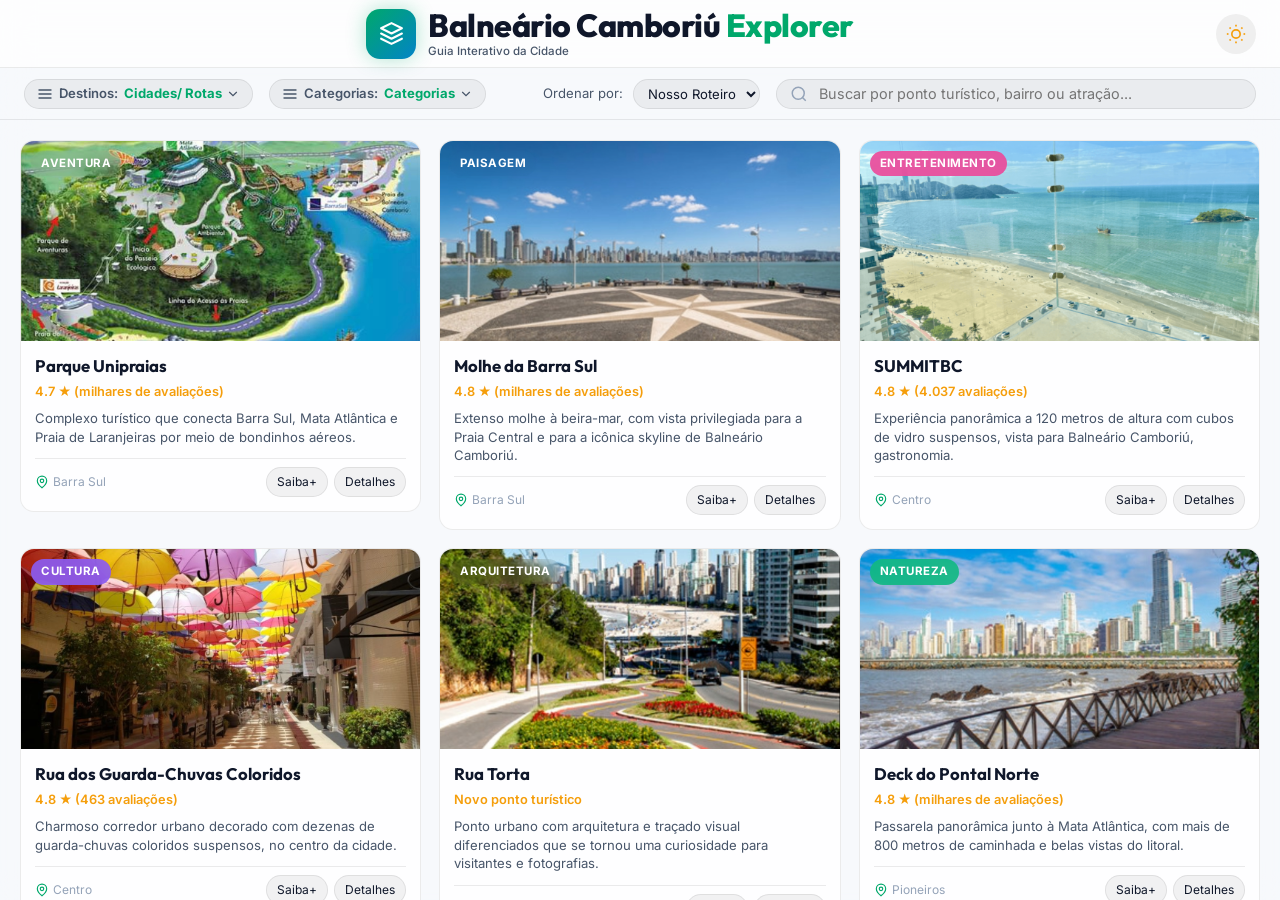
==== commit 22484e34: "Inserção de mais destinos." ====
--- a/balneario_camboriu/index.html
+++ b/balneario_camboriu/index.html
@@ -40,7 +40,7 @@
             <line x1="19" y1="12" x2="5" y2="12"></line>
             <polyline points="12 19 5 12 12 5"></polyline>
           </svg>
-          <span>Cidades</span>
+          <span>Cidades:</span>
         </a>
 
       </div>
@@ -91,7 +91,7 @@
               <line x1="3" y1="12" x2="21" y2="12"></line>
               <line x1="3" y1="18" x2="21" y2="18"></line>
             </svg>
-            <span>Cidades:</span>
+            <span>Destinos:</span>
             <span id="citiesMenuLabel" class="cities-menu-current">Cidades/ Rotas</span>
           <svg class="cities-menu-caret" xmlns="http://www.w3.org/2000/svg" viewBox="0 0 24 24" fill="none" stroke="currentColor" stroke-width="2" stroke-linecap="round">
             <polyline points="6 9 12 15 18 9"></polyline>
@@ -104,7 +104,7 @@
                 <path d="M3 10.5 12 3l9 7.5"/>
                 <path d="M5 9.5V21h14V9.5"/>
               </svg>
-              <span>Todas as cidades</span>
+              <span>Todos os Destinos</span>
             </a>
             <a href="../curitiba/index.html" class="cities-dropdown-item" role="menuitem">Curitiba</a>
             <a href="../brusque/index.html" class="cities-dropdown-item" role="menuitem">Brusque</a>
--- a/assets/styles.css
+++ b/assets/styles.css
@@ -270,6 +270,22 @@
   font-size: 0.72rem;
   color: var(--text-secondary);
   font-weight: 500;
+}
+
+
+.brand-text-2 h1 {
+  height: 25px;
+  font-family: var(--font-heading);
+  font-size: 2rem;
+  font-weight: 800;
+  letter-spacing: -0.5px;
+  color: var(--text-primary);
+  line-height: 1.1;
+  margin-bottom: 10px;
+}
+
+.brand-text-2 h1 span {
+  color: var(--accent-green);
 }
 
 
@@ -1025,7 +1041,7 @@
 .modal-hero img {
   width: 100%;
   height: 100%;
-  object-fit:cover;
+  object-fit: cover;
 }
 .modal-hero-overlay {
   position: absolute;
@@ -1034,7 +1050,7 @@
   display: flex;
   flex-direction: column;
   justify-content: flex-end;
-  padding: 20px 24px;
+  padding: 20px 40px;
 }
 
 .badge-category {
@@ -1225,6 +1241,12 @@
 
   }
 
+  .brand-text-2 h1 {
+  height: 20px;
+  font-size: 1.5rem;
+  margin: 2px 0px 8px;
+}
+
   .header-actions {
     gap: 6px;
   }
@@ -1331,6 +1353,8 @@
     height: 200px;
   }
 
+
+
   .modal-hero-overlay h2 {
     font-size: 1.3rem;
   }
@@ -1394,10 +1418,6 @@
     font-size: 1rem;
   }
 
-  .card-summary {
-    -webkit-line-clamp: 2;
-  }
-
   .card-footer {
     align-items: center;
     gap: 10px;
